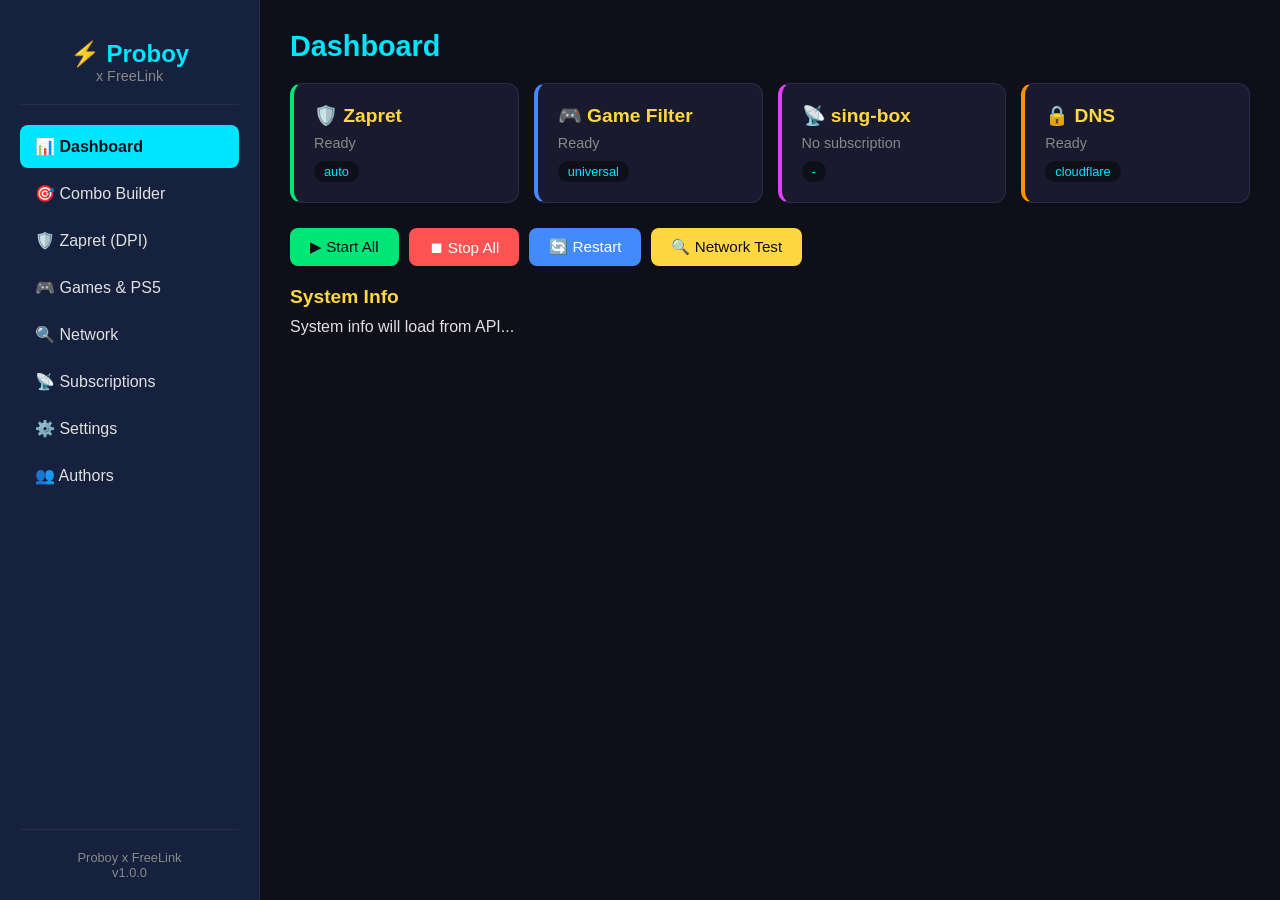
==== web/index.html @ 8e5113b3 "feat: initial Proboy structure — install.sh, zapret strategies, game filter, PS5, web panel, nftable" ====
<!DOCTYPE html>
<html lang="ru">
<head>
    <meta charset="UTF-8">
    <meta name="viewport" content="width=device-width, initial-scale=1.0">
    <title>Proboy x FreeLink — Internet Freedom for People</title>
    <link rel="stylesheet" href="css/proboy.css">
</head>
<body>
    <!-- Sidebar -->
    <nav class="sidebar">
        <div class="sidebar-brand">
            <h1>⚡ Proboy</h1>
            <p>x FreeLink</p>
        </div>
        <ul class="nav-links">
            <li><a href="#" class="active" data-page="dashboard">📊 Dashboard</a></li>
            <li><a href="#" data-page="combo">🎯 Combo Builder</a></li>
            <li><a href="#" data-page="zapret">🛡️ Zapret (DPI)</a></li>
            <li><a href="#" data-page="games">🎮 Games & PS5</a></li>
            <li><a href="#" data-page="network">🔍 Network</a></li>
            <li><a href="#" data-page="subscriptions">📡 Subscriptions</a></li>
            <li><a href="#" data-page="settings">⚙️ Settings</a></li>
            <li><a href="#" data-page="authors">👥 Authors</a></li>
        </ul>
        <div class="sidebar-footer">
            <p>Proboy x FreeLink</p>
            <p>v1.0.0</p>
        </div>
    </nav>

    <!-- Main content -->
    <main class="content">
        <!-- Dashboard -->
        <section id="dashboard" class="page active">
            <h2>Dashboard</h2>
            <div class="status-grid">
                <div class="status-card green">
                    <h3>🛡️ Zapret</h3>
                    <p id="zapret-status">Checking...</p>
                    <span class="badge" id="zapret-strategy">auto</span>
                </div>
                <div class="status-card blue">
                    <h3>🎮 Game Filter</h3>
                    <p id="gamefilter-status">Checking...</p>
                    <span class="badge" id="gamefilter-mode">universal</span>
                </div>
                <div class="status-card purple">
                    <h3>📡 sing-box</h3>
                    <p id="singbox-status">Checking...</p>
                    <span class="badge" id="singbox-protocol">-</span>
                </div>
                <div class="status-card orange">
                    <h3>🔒 DNS</h3>
                    <p id="dns-status">Checking...</p>
                    <span class="badge" id="dns-provider">cloudflare</span>
                </div>
            </div>

            <div class="controls">
                <button class="btn btn-green" onclick="proboyAction('start')">▶ Start All</button>
                <button class="btn btn-red" onclick="proboyAction('stop')">⏹ Stop All</button>
                <button class="btn btn-blue" onclick="proboyAction('restart')">🔄 Restart</button>
                <button class="btn btn-yellow" onclick="networkAnalysis()">🔍 Network Test</button>
            </div>

            <div class="info-panel">
                <h3>System Info</h3>
                <div id="system-info">Loading...</div>
            </div>
        </section>

        <!-- Combo Builder -->
        <section id="combo" class="page">
            <h2>🎯 Combo Builder — Собери свой Proboy</h2>
            <p>Выбери что тебе нужно, система настроит всё автоматически:</p>
            <div class="combo-grid" id="combo-grid"></div>
            <div class="controls">
                <button class="btn btn-green" onclick="applyCombo()">⚡ Применить Комбо</button>
                <button class="btn btn-blue" onclick="savePreset()">💾 Сохранить пресет</button>
            </div>
        </section>

        <!-- Zapret -->
        <section id="zapret" class="page">
            <h2>🛡️ Zapret — DPI Bypass</h2>
            <div class="settings-panel">
                <h3>Strategy</h3>
                <select id="zapret-strategy-select">
                    <option value="auto">Auto (recommended)</option>
                    <option value="general">General</option>
                    <option value="fake-tls-auto">FAKE TLS AUTO</option>
                    <option value="discord">Discord</option>
                    <option value="youtube">YouTube</option>
                    <option value="telegram">Telegram</option>
                    <option value="gaming">Gaming</option>
                    <option value="fortnite">Fortnite</option>
                    <option value="cs2">CS2</option>
                    <option value="psn">PlayStation</option>
                    <option value="aggressive">Aggressive</option>
                </select>
                <button class="btn btn-blue" onclick="applyZapretStrategy()">Apply</button>
            </div>
            <div class="settings-panel">
                <h3>Domain List</h3>
                <textarea id="domains-list" rows="10" placeholder="youtube.com&#10;discord.com&#10;telegram.org"></textarea>
                <button class="btn btn-green" onclick="saveDomains()">💾 Save</button>
            </div>
        </section>

        <!-- Games & PS5 -->
        <section id="games" class="page">
            <h2>🎮 Games & PS5</h2>
            <div class="settings-panel">
                <h3>Game Filter</h3>
                <label><input type="checkbox" id="gamefilter-toggle" checked> Enable Game Filter</label>
                <p>Automatically detects and routes game traffic through zapret.</p>
            </div>
            <div class="settings-panel">
                <h3>PS5 Console</h3>
                <label><input type="checkbox" id="ps5-toggle"> Enable PS5 Support</label>
                <p>Auto-detect PS5 by MAC address, configure NAT Type 2, route PSN traffic.</p>
                <input type="text" id="ps5-mac" placeholder="AC:DE:48:XX:XX:XX" />
                <button class="btn btn-blue" onclick="detectPS5()">🔍 Detect PS5</button>
            </div>
            <div class="settings-panel">
                <h3>Supported Games</h3>
                <div class="game-list">
                    <div class="game-item">🎮 Steam (CS2, Dota2, TF2)</div>
                    <div class="game-item">🎯 Epic Games (Fortnite)</div>
                    <div class="game-item">⚔️ Riot (Valorant, LoL)</div>
                    <div class="game-item">🌍 Blizzard (Overwatch, WoW)</div>
                    <div class="game-item">🏆 EA (FIFA, Apex, Battlefield)</div>
                    <div class="game-item">🎯 Ubisoft (R6, For Honor)</div>
                    <div class="game-item">🎮 PS5 (all PSN games)</div>
                    <div class="game-item">🟢 Xbox (all Xbox Live games)</div>
                    <div class="game-item">🔴 Nintendo (Switch Online)</div>
                </div>
            </div>
        </section>

        <!-- Network -->
        <section id="network" class="page">
            <h2>🔍 Network Analyzer</h2>
            <div class="controls">
                <button class="btn btn-green" onclick="networkAnalysis()">🔍 Start Full Analysis</button>
            </div>
            <div id="network-results" class="settings-panel">
                <p>Click "Start Full Analysis" to detect DPI type, blocked ports, and auto-configure.</p>
            </div>
        </section>

        <!-- Subscriptions -->
        <section id="subscriptions" class="page">
            <h2>📡 Subscriptions</h2>
            <div class="settings-panel">
                <h3>Add Subscription</h3>
                <select id="sub-type">
                    <option value="freelink">FreeLink Native</option>
                    <option value="clash">Clash</option>
                    <option value="v2ray">v2rayN</option>
                    <option value="singbox">Sing-box</option>
                    <option value="wireguard">WireGuard</option>
                </select>
                <input type="url" id="sub-url" placeholder="https://example.com/subscribe..." />
                <button class="btn btn-green" onclick="addSubscription()">📥 Import</button>
            </div>
            <div class="settings-panel">
                <h3>Active Subscriptions</h3>
                <div id="subscriptions-list">No subscriptions configured.</div>
            </div>
        </section>

        <!-- Settings -->
        <section id="settings" class="page">
            <h2>⚙️ Settings</h2>
            <div class="settings-panel">
                <h3>System</h3>
                <div id="system-details"></div>
            </div>
            <div class="controls">
                <button class="btn btn-yellow" onclick="proboyAction('restart')">🔄 Restart Proboy</button>
            </div>
        </section>

        <!-- Authors -->
        <section id="authors" class="page">
            <h2>👥 Authors & Credits</h2>
            <div class="authors-panel">
                <h3>Project Authors</h3>
                <table class="authors-table">
                    <tr>
                        <td><strong>R3G1ST</strong></td>
                        <td>FreeLink + Proboy (author)</td>
                        <td><a href="https://github.com/R3G1ST" target="_blank">github.com/R3G1ST</a></td>
                    </tr>
                </table>

                <h3>Core Dependencies</h3>
                <table class="authors-table">
                    <tr><td><strong>bol-van</strong></td><td><a href="https://github.com/bol-van/zapret" target="_blank">zapret</a></td><td>15.6k ⭐</td><td>DPI bypass engine</td></tr>
                    <tr><td><strong>Flowseal</strong></td><td><a href="https://github.com/Flowseal/zapret-discord-youtube" target="_blank">zapret-discord-youtube</a></td><td>30.4k ⭐</td><td>Tested DPI strategies</td></tr>
                    <tr><td><strong>apernet</strong></td><td><a href="https://github.com/apernet/hysteria" target="_blank">Hysteria 2</a></td><td>22k ⭐</td><td>QUIC proxy protocol</td></tr>
                    <tr><td><strong>SagerNet</strong></td><td><a href="https://github.com/SagerNet/sing-box" target="_blank">sing-box</a></td><td>16k ⭐</td><td>Universal proxy platform</td></tr>
                    <tr><td><strong>itdoginfo</strong></td><td><a href="https://github.com/itdoginfo/podkop" target="_blank">podkop</a></td><td>2k ⭐</td><td>Architecture inspiration</td></tr>
                    <tr><td><strong>OpenWrt</strong></td><td><a href="https://github.com/openwrt/openwrt" target="_blank">OpenWrt</a></td><td>-</td><td>Router OS</td></tr>
                </table>

                <h3>Strategy Authors</h3>
                <table class="authors-table">
                    <tr><td><strong>bol-van</strong></td><td>Original zapret strategies</td></tr>
                    <tr><td><strong>Flowseal</strong></td><td>Community-tested strategies</td></tr>
                    <tr><td><strong>Proboy community</strong></td><td>Gaming strategies</td></tr>
                </table>

                <h3>Acknowledgments</h3>
                <ul>
                    <li><strong>bol-van</strong> — for creating zapret</li>
                    <li><strong>Flowseal</strong> — for testing strategies against Russian DPI</li>
                    <li><strong>itdoginfo</strong> — for podkop (architecture inspiration)</li>
                    <li><strong>apernet</strong> — for Hysteria2</li>
                    <li><strong>SagerNet</strong> — for sing-box</li>
                    <li><strong>OpenWrt community</strong> — for the router OS</li>
                    <li><strong>All contributors</strong> — who test and improve</li>
                </ul>

                <p><strong>License:</strong> MIT</p>
                <p><a href="https://github.com/R3G1ST/Proboy" target="_blank">github.com/R3G1ST/Proboy</a> | <a href="https://github.com/R3G1ST/FreeLink" target="_blank">github.com/R3G1ST/FreeLink</a></p>
            </div>
        </section>
    </main>

    <script src="js/app.js"></script>
</body>
</html>
---- web/css/proboy.css ----
/* ═══════════════════════════════════════════════════════
   Proboy x FreeLink — Web Panel Styles
   ═══════════════════════════════════════════════════════ */

:root {
    --bg-dark: #0f0f1a;
    --bg-card: #1a1a2e;
    --bg-sidebar: #16213e;
    --text: #e0e0e0;
    --text-muted: #888;
    --green: #00e676;
    --blue: #448aff;
    --red: #ff5252;
    --yellow: #ffd740;
    --purple: #e040fb;
    --orange: #ff9100;
    --cyan: #00e5ff;
    --border: #2a2a4a;
}

* { margin: 0; padding: 0; box-sizing: border-box; }

body {
    font-family: 'Segoe UI', -apple-system, BlinkMacSystemFont, sans-serif;
    background: var(--bg-dark);
    color: var(--text);
    display: flex;
    min-height: 100vh;
}

/* Sidebar */
.sidebar {
    width: 260px;
    background: var(--bg-sidebar);
    padding: 20px;
    display: flex;
    flex-direction: column;
    border-right: 1px solid var(--border);
    position: fixed;
    height: 100vh;
    overflow-y: auto;
}

.sidebar-brand {
    text-align: center;
    padding: 20px 0;
    border-bottom: 1px solid var(--border);
    margin-bottom: 20px;
}

.sidebar-brand h1 {
    font-size: 1.5em;
    color: var(--cyan);
}

.sidebar-brand p {
    color: var(--text-muted);
    font-size: 0.9em;
}

.nav-links {
    list-style: none;
    flex: 1;
}

.nav-links li a {
    display: block;
    padding: 12px 15px;
    color: var(--text);
    text-decoration: none;
    border-radius: 8px;
    margin-bottom: 4px;
    transition: all 0.2s;
}

.nav-links li a:hover {
    background: var(--bg-card);
}

.nav-links li a.active {
    background: var(--cyan);
    color: var(--bg-dark);
    font-weight: bold;
}

.sidebar-footer {
    text-align: center;
    padding-top: 20px;
    border-top: 1px solid var(--border);
    color: var(--text-muted);
    font-size: 0.8em;
}

/* Content */
.content {
    flex: 1;
    margin-left: 260px;
    padding: 30px;
    max-width: 1200px;
}

.page { display: none; }
.page.active { display: block; }

h2 {
    font-size: 1.8em;
    margin-bottom: 20px;
    color: var(--cyan);
}

h3 {
    font-size: 1.2em;
    margin-bottom: 10px;
    color: var(--yellow);
}

/* Status Grid */
.status-grid {
    display: grid;
    grid-template-columns: repeat(auto-fit, minmax(220px, 1fr));
    gap: 15px;
    margin-bottom: 25px;
}

.status-card {
    background: var(--bg-card);
    border-radius: 12px;
    padding: 20px;
    border: 1px solid var(--border);
    transition: transform 0.2s;
}

.status-card:hover { transform: translateY(-2px); }

.status-card h3 { margin-bottom: 8px; }

.status-card p {
    font-size: 0.9em;
    color: var(--text-muted);
    margin-bottom: 10px;
}

.status-card.green { border-left: 4px solid var(--green); }
.status-card.blue { border-left: 4px solid var(--blue); }
.status-card.purple { border-left: 4px solid var(--purple); }
.status-card.orange { border-left: 4px solid var(--orange); }

.badge {
    display: inline-block;
    padding: 3px 10px;
    border-radius: 12px;
    font-size: 0.8em;
    background: var(--bg-dark);
    color: var(--cyan);
}

/* Controls */
.controls {
    display: flex;
    gap: 10px;
    margin-bottom: 20px;
    flex-wrap: wrap;
}

.btn {
    padding: 10px 20px;
    border: none;
    border-radius: 8px;
    font-size: 0.95em;
    cursor: pointer;
    transition: all 0.2s;
    font-weight: 500;
}

.btn:hover { opacity: 0.85; transform: translateY(-1px); }
.btn-green { background: var(--green); color: var(--bg-dark); }
.btn-red { background: var(--red); color: white; }
.btn-blue { background: var(--blue); color: white; }
.btn-yellow { background: var(--yellow); color: var(--bg-dark); }

/* Settings Panel */
.settings-panel {
    background: var(--bg-card);
    border-radius: 12px;
    padding: 20px;
    margin-bottom: 20px;
    border: 1px solid var(--border);
}

.settings-panel label {
    display: block;
    margin: 10px 0;
    cursor: pointer;
}

.settings-panel select,
.settings-panel input[type="text"],
.settings-panel input[type="url"],
.settings-panel textarea {
    width: 100%;
    padding: 10px;
    margin: 8px 0;
    background: var(--bg-dark);
    border: 1px solid var(--border);
    border-radius: 6px;
    color: var(--text);
    font-size: 0.95em;
}

.settings-panel textarea {
    resize: vertical;
    font-family: monospace;
}

/* Combo Grid */
.combo-grid {
    display: grid;
    grid-template-columns: repeat(auto-fit, minmax(250px, 1fr));
    gap: 15px;
    margin-bottom: 20px;
}

.combo-card {
    background: var(--bg-card);
    border: 2px solid var(--border);
    border-radius: 12px;
    padding: 20px;
    cursor: pointer;
    transition: all 0.2s;
}

.combo-card:hover { border-color: var(--cyan); }
.combo-card.selected { border-color: var(--green); background: rgba(0, 230, 118, 0.1); }

.combo-card h3 { font-size: 1.1em; margin-bottom: 5px; }
.combo-card p { color: var(--text-muted); font-size: 0.9em; }

/* Game List */
.game-list {
    display: grid;
    grid-template-columns: repeat(auto-fit, minmax(200px, 1fr));
    gap: 8px;
}

.game-item {
    padding: 8px 12px;
    background: var(--bg-dark);
    border-radius: 6px;
    font-size: 0.9em;
}

/* Authors Table */
.authors-table {
    width: 100%;
    border-collapse: collapse;
    margin: 10px 0;
}

.authors-table td {
    padding: 10px;
    border-bottom: 1px solid var(--border);
}

.authors-table a {
    color: var(--cyan);
    text-decoration: none;
}

.authors-table a:hover { text-decoration: underline; }

/* Responsive */
@media (max-width: 768px) {
    .sidebar {
        width: 60px;
        padding: 10px;
    }
    .sidebar-brand h1 { font-size: 1em; }
    .sidebar-brand p { display: none; }
    .nav-links li a { padding: 12px 8px; font-size: 1.2em; }
    .sidebar-footer { display: none; }
    .content { margin-left: 60px; padding: 15px; }
    .status-grid { grid-template-columns: 1fr 1fr; }
}
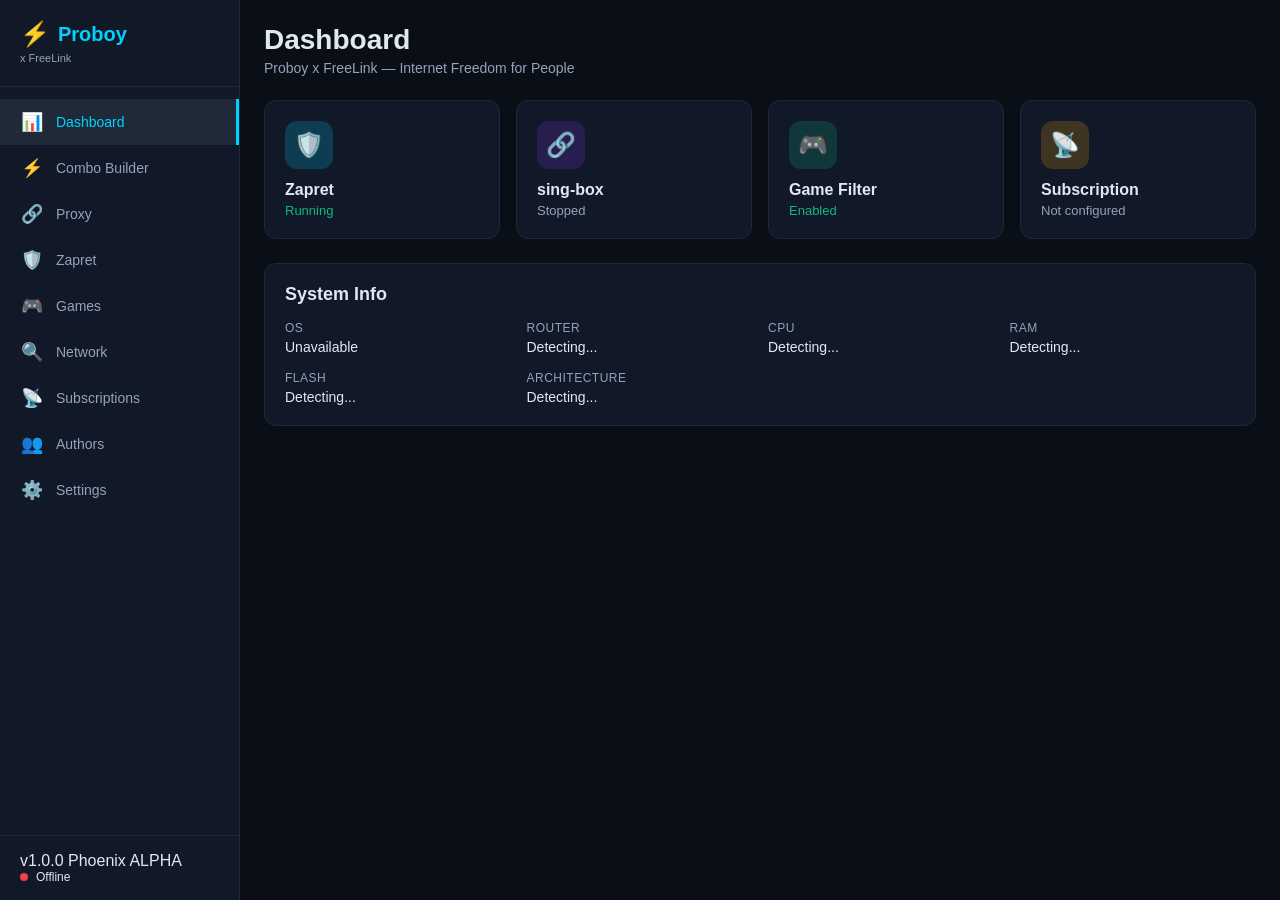
==== commit 7d0615e1: "feat: v1.0.0 Phoenix ALPHA — improved install, uninstall, progress bar, version display - Added unin" ====
--- a/web/index.html
+++ b/web/index.html
@@ -3,233 +3,160 @@
 <head>
     <meta charset="UTF-8">
     <meta name="viewport" content="width=device-width, initial-scale=1.0">
-    <title>Proboy x FreeLink — Internet Freedom for People</title>
+    <title>Proboy v1.0.0 Phoenix (ALPHA)</title>
     <link rel="stylesheet" href="css/proboy.css">
+    <link rel="icon" href="data:image/svg+xml,<svg xmlns='http://www.w3.org/2000/svg' viewBox='0 0 100 100'><text y='.9em' font-size='90'>🛡️</text></svg>">
 </head>
 <body>
-    <!-- Sidebar -->
-    <nav class="sidebar">
-        <div class="sidebar-brand">
-            <h1>⚡ Proboy</h1>
-            <p>x FreeLink</p>
-        </div>
-        <ul class="nav-links">
-            <li><a href="#" class="active" data-page="dashboard">📊 Dashboard</a></li>
-            <li><a href="#" data-page="combo">🎯 Combo Builder</a></li>
-            <li><a href="#" data-page="zapret">🛡️ Zapret (DPI)</a></li>
-            <li><a href="#" data-page="games">🎮 Games & PS5</a></li>
-            <li><a href="#" data-page="network">🔍 Network</a></li>
-            <li><a href="#" data-page="subscriptions">📡 Subscriptions</a></li>
-            <li><a href="#" data-page="settings">⚙️ Settings</a></li>
-            <li><a href="#" data-page="authors">👥 Authors</a></li>
-        </ul>
-        <div class="sidebar-footer">
-            <p>Proboy x FreeLink</p>
-            <p>v1.0.0</p>
-        </div>
-    </nav>
+    <div class="app">
+        <!-- Sidebar -->
+        <nav class="sidebar">
+            <div class="sidebar-header">
+                <div class="logo">
+                    <span class="logo-icon">⚡</span>
+                    <span class="logo-text">Proboy</span>
+                </div>
+                <span class="logo-sub">x FreeLink</span>
+            </div>
 
-    <!-- Main content -->
-    <main class="content">
-        <!-- Dashboard -->
-        <section id="dashboard" class="page active">
-            <h2>Dashboard</h2>
-            <div class="status-grid">
-                <div class="status-card green">
-                    <h3>🛡️ Zapret</h3>
-                    <p id="zapret-status">Checking...</p>
-                    <span class="badge" id="zapret-strategy">auto</span>
+            <ul class="nav-menu">
+                <li class="nav-item active" data-page="dashboard">
+                    <span class="nav-icon">📊</span>
+                    <span class="nav-label">Dashboard</span>
+                </li>
+                <li class="nav-item" data-page="combo">
+                    <span class="nav-icon">⚡</span>
+                    <span class="nav-label">Combo Builder</span>
+                </li>
+                <li class="nav-item" data-page="proxy">
+                    <span class="nav-icon">🔗</span>
+                    <span class="nav-label">Proxy</span>
+                </li>
+                <li class="nav-item" data-page="zapret">
+                    <span class="nav-icon">🛡️</span>
+                    <span class="nav-label">Zapret</span>
+                </li>
+                <li class="nav-item" data-page="games">
+                    <span class="nav-icon">🎮</span>
+                    <span class="nav-label">Games</span>
+                </li>
+                <li class="nav-item" data-page="network">
+                    <span class="nav-icon">🔍</span>
+                    <span class="nav-label">Network</span>
+                </li>
+                <li class="nav-item" data-page="subscriptions">
+                    <span class="nav-icon">📡</span>
+                    <span class="nav-label">Subscriptions</span>
+                </li>
+                <li class="nav-item" data-page="authors">
+                    <span class="nav-icon">👥</span>
+                    <span class="nav-label">Authors</span>
+                </li>
+                <li class="nav-item" data-page="settings">
+                    <span class="nav-icon">⚙️</span>
+                    <span class="nav-label">Settings</span>
+                </li>
+            </ul>
+
+            <div class="sidebar-footer">
+                <div class="version-info">
+                    <span class="version-tag">v1.0.0 Phoenix</span>
+                    <span class="alpha-tag">ALPHA</span>
                 </div>
-                <div class="status-card blue">
-                    <h3>🎮 Game Filter</h3>
-                    <p id="gamefilter-status">Checking...</p>
-                    <span class="badge" id="gamefilter-mode">universal</span>
+                <div class="status-indicator">
+                    <span class="status-dot" id="statusDot"></span>
+                    <span class="status-text" id="statusText">Checking...</span>
                 </div>
-                <div class="status-card purple">
-                    <h3>📡 sing-box</h3>
-                    <p id="singbox-status">Checking...</p>
-                    <span class="badge" id="singbox-protocol">-</span>
+            </div>
+        </nav>
+
+        <!-- Main Content -->
+        <main class="main-content">
+            <div class="page" id="page-dashboard">
+                <div class="page-header">
+                    <h1>Dashboard</h1>
+                    <p>Proboy x FreeLink — Internet Freedom for People</p>
                 </div>
-                <div class="status-card orange">
-                    <h3>🔒 DNS</h3>
-                    <p id="dns-status">Checking...</p>
-                    <span class="badge" id="dns-provider">cloudflare</span>
+                <div class="cards-grid">
+                    <div class="card">
+                        <div class="card-icon" style="background: #00d2ff33;">🛡️</div>
+                        <div class="card-content">
+                            <h3>Zapret</h3>
+                            <p class="status status-ok" id="zapretStatus">Running</p>
+                        </div>
+                    </div>
+                    <div class="card">
+                        <div class="card-icon" style="background: #7c3aed33;">🔗</div>
+                        <div class="card-content">
+                            <h3>sing-box</h3>
+                            <p class="status" id="singboxStatus">Stopped</p>
+                        </div>
+                    </div>
+                    <div class="card">
+                        <div class="card-icon" style="background: #10b98133;">🎮</div>
+                        <div class="card-content">
+                            <h3>Game Filter</h3>
+                            <p class="status status-ok" id="gameStatus">Enabled</p>
+                        </div>
+                    </div>
+                    <div class="card">
+                        <div class="card-icon" style="background: #f59e0b33;">📡</div>
+                        <div class="card-content">
+                            <h3>Subscription</h3>
+                            <p class="status" id="subStatus">Not configured</p>
+                        </div>
+                    </div>
+                </div>
+
+                <div class="card mt-4">
+                    <div class="card-header">
+                        <h2>System Info</h2>
+                    </div>
+                    <div class="card-body" id="systemInfo">
+                        <div class="info-grid">
+                            <div class="info-item">
+                                <span class="info-label">OS</span>
+                                <span class="info-value" id="infoOS">Detecting...</span>
+                            </div>
+                            <div class="info-item">
+                                <span class="info-label">Router</span>
+                                <span class="info-value" id="infoRouter">Detecting...</span>
+                            </div>
+                            <div class="info-item">
+                                <span class="info-label">CPU</span>
+                                <span class="info-value" id="infoCPU">Detecting...</span>
+                            </div>
+                            <div class="info-item">
+                                <span class="info-label">RAM</span>
+                                <span class="info-value" id="infoRAM">Detecting...</span>
+                            </div>
+                            <div class="info-item">
+                                <span class="info-label">Flash</span>
+                                <span class="info-value" id="infoFlash">Detecting...</span>
+                            </div>
+                            <div class="info-item">
+                                <span class="info-label">Architecture</span>
+                                <span class="info-value" id="infoArch">Detecting...</span>
+                            </div>
+                        </div>
+                    </div>
                 </div>
             </div>
 
-            <div class="controls">
-                <button class="btn btn-green" onclick="proboyAction('start')">▶ Start All</button>
-                <button class="btn btn-red" onclick="proboyAction('stop')">⏹ Stop All</button>
-                <button class="btn btn-blue" onclick="proboyAction('restart')">🔄 Restart</button>
-                <button class="btn btn-yellow" onclick="networkAnalysis()">🔍 Network Test</button>
-            </div>
-
-            <div class="info-panel">
-                <h3>System Info</h3>
-                <div id="system-info">Loading...</div>
-            </div>
-        </section>
-
-        <!-- Combo Builder -->
-        <section id="combo" class="page">
-            <h2>🎯 Combo Builder — Собери свой Proboy</h2>
-            <p>Выбери что тебе нужно, система настроит всё автоматически:</p>
-            <div class="combo-grid" id="combo-grid"></div>
-            <div class="controls">
-                <button class="btn btn-green" onclick="applyCombo()">⚡ Применить Комбо</button>
-                <button class="btn btn-blue" onclick="savePreset()">💾 Сохранить пресет</button>
-            </div>
-        </section>
-
-        <!-- Zapret -->
-        <section id="zapret" class="page">
-            <h2>🛡️ Zapret — DPI Bypass</h2>
-            <div class="settings-panel">
-                <h3>Strategy</h3>
-                <select id="zapret-strategy-select">
-                    <option value="auto">Auto (recommended)</option>
-                    <option value="general">General</option>
-                    <option value="fake-tls-auto">FAKE TLS AUTO</option>
-                    <option value="discord">Discord</option>
-                    <option value="youtube">YouTube</option>
-                    <option value="telegram">Telegram</option>
-                    <option value="gaming">Gaming</option>
-                    <option value="fortnite">Fortnite</option>
-                    <option value="cs2">CS2</option>
-                    <option value="psn">PlayStation</option>
-                    <option value="aggressive">Aggressive</option>
-                </select>
-                <button class="btn btn-blue" onclick="applyZapretStrategy()">Apply</button>
-            </div>
-            <div class="settings-panel">
-                <h3>Domain List</h3>
-                <textarea id="domains-list" rows="10" placeholder="youtube.com&#10;discord.com&#10;telegram.org"></textarea>
-                <button class="btn btn-green" onclick="saveDomains()">💾 Save</button>
-            </div>
-        </section>
-
-        <!-- Games & PS5 -->
-        <section id="games" class="page">
-            <h2>🎮 Games & PS5</h2>
-            <div class="settings-panel">
-                <h3>Game Filter</h3>
-                <label><input type="checkbox" id="gamefilter-toggle" checked> Enable Game Filter</label>
-                <p>Automatically detects and routes game traffic through zapret.</p>
-            </div>
-            <div class="settings-panel">
-                <h3>PS5 Console</h3>
-                <label><input type="checkbox" id="ps5-toggle"> Enable PS5 Support</label>
-                <p>Auto-detect PS5 by MAC address, configure NAT Type 2, route PSN traffic.</p>
-                <input type="text" id="ps5-mac" placeholder="AC:DE:48:XX:XX:XX" />
-                <button class="btn btn-blue" onclick="detectPS5()">🔍 Detect PS5</button>
-            </div>
-            <div class="settings-panel">
-                <h3>Supported Games</h3>
-                <div class="game-list">
-                    <div class="game-item">🎮 Steam (CS2, Dota2, TF2)</div>
-                    <div class="game-item">🎯 Epic Games (Fortnite)</div>
-                    <div class="game-item">⚔️ Riot (Valorant, LoL)</div>
-                    <div class="game-item">🌍 Blizzard (Overwatch, WoW)</div>
-                    <div class="game-item">🏆 EA (FIFA, Apex, Battlefield)</div>
-                    <div class="game-item">🎯 Ubisoft (R6, For Honor)</div>
-                    <div class="game-item">🎮 PS5 (all PSN games)</div>
-                    <div class="game-item">🟢 Xbox (all Xbox Live games)</div>
-                    <div class="game-item">🔴 Nintendo (Switch Online)</div>
-                </div>
-            </div>
-        </section>
-
-        <!-- Network -->
-        <section id="network" class="page">
-            <h2>🔍 Network Analyzer</h2>
-            <div class="controls">
-                <button class="btn btn-green" onclick="networkAnalysis()">🔍 Start Full Analysis</button>
-            </div>
-            <div id="network-results" class="settings-panel">
-                <p>Click "Start Full Analysis" to detect DPI type, blocked ports, and auto-configure.</p>
-            </div>
-        </section>
-
-        <!-- Subscriptions -->
-        <section id="subscriptions" class="page">
-            <h2>📡 Subscriptions</h2>
-            <div class="settings-panel">
-                <h3>Add Subscription</h3>
-                <select id="sub-type">
-                    <option value="freelink">FreeLink Native</option>
-                    <option value="clash">Clash</option>
-                    <option value="v2ray">v2rayN</option>
-                    <option value="singbox">Sing-box</option>
-                    <option value="wireguard">WireGuard</option>
-                </select>
-                <input type="url" id="sub-url" placeholder="https://example.com/subscribe..." />
-                <button class="btn btn-green" onclick="addSubscription()">📥 Import</button>
-            </div>
-            <div class="settings-panel">
-                <h3>Active Subscriptions</h3>
-                <div id="subscriptions-list">No subscriptions configured.</div>
-            </div>
-        </section>
-
-        <!-- Settings -->
-        <section id="settings" class="page">
-            <h2>⚙️ Settings</h2>
-            <div class="settings-panel">
-                <h3>System</h3>
-                <div id="system-details"></div>
-            </div>
-            <div class="controls">
-                <button class="btn btn-yellow" onclick="proboyAction('restart')">🔄 Restart Proboy</button>
-            </div>
-        </section>
-
-        <!-- Authors -->
-        <section id="authors" class="page">
-            <h2>👥 Authors & Credits</h2>
-            <div class="authors-panel">
-                <h3>Project Authors</h3>
-                <table class="authors-table">
-                    <tr>
-                        <td><strong>R3G1ST</strong></td>
-                        <td>FreeLink + Proboy (author)</td>
-                        <td><a href="https://github.com/R3G1ST" target="_blank">github.com/R3G1ST</a></td>
-                    </tr>
-                </table>
-
-                <h3>Core Dependencies</h3>
-                <table class="authors-table">
-                    <tr><td><strong>bol-van</strong></td><td><a href="https://github.com/bol-van/zapret" target="_blank">zapret</a></td><td>15.6k ⭐</td><td>DPI bypass engine</td></tr>
-                    <tr><td><strong>Flowseal</strong></td><td><a href="https://github.com/Flowseal/zapret-discord-youtube" target="_blank">zapret-discord-youtube</a></td><td>30.4k ⭐</td><td>Tested DPI strategies</td></tr>
-                    <tr><td><strong>apernet</strong></td><td><a href="https://github.com/apernet/hysteria" target="_blank">Hysteria 2</a></td><td>22k ⭐</td><td>QUIC proxy protocol</td></tr>
-                    <tr><td><strong>SagerNet</strong></td><td><a href="https://github.com/SagerNet/sing-box" target="_blank">sing-box</a></td><td>16k ⭐</td><td>Universal proxy platform</td></tr>
-                    <tr><td><strong>itdoginfo</strong></td><td><a href="https://github.com/itdoginfo/podkop" target="_blank">podkop</a></td><td>2k ⭐</td><td>Architecture inspiration</td></tr>
-                    <tr><td><strong>OpenWrt</strong></td><td><a href="https://github.com/openwrt/openwrt" target="_blank">OpenWrt</a></td><td>-</td><td>Router OS</td></tr>
-                </table>
-
-                <h3>Strategy Authors</h3>
-                <table class="authors-table">
-                    <tr><td><strong>bol-van</strong></td><td>Original zapret strategies</td></tr>
-                    <tr><td><strong>Flowseal</strong></td><td>Community-tested strategies</td></tr>
-                    <tr><td><strong>Proboy community</strong></td><td>Gaming strategies</td></tr>
-                </table>
-
-                <h3>Acknowledgments</h3>
-                <ul>
-                    <li><strong>bol-van</strong> — for creating zapret</li>
-                    <li><strong>Flowseal</strong> — for testing strategies against Russian DPI</li>
-                    <li><strong>itdoginfo</strong> — for podkop (architecture inspiration)</li>
-                    <li><strong>apernet</strong> — for Hysteria2</li>
-                    <li><strong>SagerNet</strong> — for sing-box</li>
-                    <li><strong>OpenWrt community</strong> — for the router OS</li>
-                    <li><strong>All contributors</strong> — who test and improve</li>
-                </ul>
-
-                <p><strong>License:</strong> MIT</p>
-                <p><a href="https://github.com/R3G1ST/Proboy" target="_blank">github.com/R3G1ST/Proboy</a> | <a href="https://github.com/R3G1ST/FreeLink" target="_blank">github.com/R3G1ST/FreeLink</a></p>
-            </div>
-        </section>
-    </main>
+            <!-- Pages loaded dynamically -->
+            <div class="page" id="page-combo" style="display:none;"></div>
+            <div class="page" id="page-proxy" style="display:none;"></div>
+            <div class="page" id="page-zapret" style="display:none;"></div>
+            <div class="page" id="page-games" style="display:none;"></div>
+            <div class="page" id="page-network" style="display:none;"></div>
+            <div class="page" id="page-subscriptions" style="display:none;"></div>
+            <div class="page" id="page-authors" style="display:none;"></div>
+            <div class="page" id="page-settings" style="display:none;"></div>
+        </main>
+    </div>
 
     <script src="js/app.js"></script>
+    <script src="js/api.js"></script>
+    <script src="js/i18n.js"></script>
 </body>
 </html>
--- a/web/css/proboy.css
+++ b/web/css/proboy.css
@@ -1,283 +1,376 @@
-/* ═══════════════════════════════════════════════════════
-   Proboy x FreeLink — Web Panel Styles
-   ═══════════════════════════════════════════════════════ */
+/* Proboy x FreeLink — Internet Freedom for People */
 
 :root {
-    --bg-dark: #0f0f1a;
-    --bg-card: #1a1a2e;
-    --bg-sidebar: #16213e;
-    --text: #e0e0e0;
-    --text-muted: #888;
-    --green: #00e676;
-    --blue: #448aff;
-    --red: #ff5252;
-    --yellow: #ffd740;
-    --purple: #e040fb;
-    --orange: #ff9100;
-    --cyan: #00e5ff;
-    --border: #2a2a4a;
+    --bg: #0a0e17;
+    --bg-card: #111827;
+    --bg-hover: #1f2937;
+    --border: #1e293b;
+    --text: #e2e8f0;
+    --text-dim: #94a3b8;
+    --accent: #00d2ff;
+    --accent2: #7c3aed;
+    --green: #10b981;
+    --red: #ef4444;
+    --yellow: #f59e0b;
+    --sidebar-w: 240px;
 }
 
 * { margin: 0; padding: 0; box-sizing: border-box; }
 
 body {
-    font-family: 'Segoe UI', -apple-system, BlinkMacSystemFont, sans-serif;
-    background: var(--bg-dark);
+    font-family: -apple-system, BlinkMacSystemFont, 'Segoe UI', Roboto, sans-serif;
+    background: var(--bg);
     color: var(--text);
+    min-height: 100vh;
+}
+
+.app {
     display: flex;
     min-height: 100vh;
 }
 
 /* Sidebar */
 .sidebar {
-    width: 260px;
-    background: var(--bg-sidebar);
-    padding: 20px;
+    width: var(--sidebar-w);
+    background: var(--bg-card);
+    border-right: 1px solid var(--border);
     display: flex;
     flex-direction: column;
-    border-right: 1px solid var(--border);
     position: fixed;
     height: 100vh;
-    overflow-y: auto;
-}
-
-.sidebar-brand {
+    z-index: 100;
+}
+
+.sidebar-header {
+    padding: 20px;
+    border-bottom: 1px solid var(--border);
+}
+
+.logo {
+    display: flex;
+    align-items: center;
+    gap: 8px;
+}
+
+.logo-icon {
+    font-size: 24px;
+}
+
+.logo-text {
+    font-size: 20px;
+    font-weight: 700;
+    color: var(--accent);
+}
+
+.logo-sub {
+    font-size: 11px;
+    color: var(--text-dim);
+    margin-top: 2px;
+}
+
+.nav-menu {
+    list-style: none;
+    padding: 12px 0;
+    flex: 1;
+}
+
+.nav-item {
+    display: flex;
+    align-items: center;
+    gap: 12px;
+    padding: 12px 20px;
+    cursor: pointer;
+    transition: all 0.2s;
+    color: var(--text-dim);
+    font-size: 14px;
+}
+
+.nav-item:hover {
+    background: var(--bg-hover);
+    color: var(--text);
+}
+
+.nav-item.active {
+    background: var(--bg-hover);
+    color: var(--accent);
+    border-right: 3px solid var(--accent);
+}
+
+.nav-icon {
+    font-size: 18px;
+    width: 24px;
     text-align: center;
-    padding: 20px 0;
-    border-bottom: 1px solid var(--border);
-    margin-bottom: 20px;
-}
-
-.sidebar-brand h1 {
-    font-size: 1.5em;
-    color: var(--cyan);
-}
-
-.sidebar-brand p {
-    color: var(--text-muted);
-    font-size: 0.9em;
-}
-
-.nav-links {
-    list-style: none;
+}
+
+.sidebar-footer {
+    padding: 16px 20px;
+    border-top: 1px solid var(--border);
+}
+
+.status-indicator {
+    display: flex;
+    align-items: center;
+    gap: 8px;
+    font-size: 12px;
+}
+
+.status-dot {
+    width: 8px;
+    height: 8px;
+    border-radius: 50%;
+    background: var(--yellow);
+    animation: pulse 2s infinite;
+}
+
+.status-dot.ok { background: var(--green); }
+.status-dot.error { background: var(--red); }
+
+@keyframes pulse {
+    0%, 100% { opacity: 1; }
+    50% { opacity: 0.5; }
+}
+
+/* Main Content */
+.main-content {
+    margin-left: var(--sidebar-w);
+    padding: 24px;
     flex: 1;
-}
-
-.nav-links li a {
-    display: block;
-    padding: 12px 15px;
-    color: var(--text);
-    text-decoration: none;
-    border-radius: 8px;
+    min-height: 100vh;
+}
+
+.page-header {
+    margin-bottom: 24px;
+}
+
+.page-header h1 {
+    font-size: 28px;
+    font-weight: 700;
     margin-bottom: 4px;
-    transition: all 0.2s;
-}
-
-.nav-links li a:hover {
+}
+
+.page-header p {
+    color: var(--text-dim);
+    font-size: 14px;
+}
+
+/* Cards */
+.cards-grid {
+    display: grid;
+    grid-template-columns: repeat(auto-fill, minmax(220px, 1fr));
+    gap: 16px;
+}
+
+.card {
     background: var(--bg-card);
-}
-
-.nav-links li a.active {
-    background: var(--cyan);
-    color: var(--bg-dark);
-    font-weight: bold;
-}
-
-.sidebar-footer {
-    text-align: center;
-    padding-top: 20px;
-    border-top: 1px solid var(--border);
-    color: var(--text-muted);
-    font-size: 0.8em;
-}
-
-/* Content */
-.content {
-    flex: 1;
-    margin-left: 260px;
-    padding: 30px;
-    max-width: 1200px;
-}
-
-.page { display: none; }
-.page.active { display: block; }
-
-h2 {
-    font-size: 1.8em;
-    margin-bottom: 20px;
-    color: var(--cyan);
-}
-
-h3 {
-    font-size: 1.2em;
-    margin-bottom: 10px;
-    color: var(--yellow);
-}
-
-/* Status Grid */
-.status-grid {
-    display: grid;
-    grid-template-columns: repeat(auto-fit, minmax(220px, 1fr));
-    gap: 15px;
-    margin-bottom: 25px;
-}
-
-.status-card {
-    background: var(--bg-card);
+    border: 1px solid var(--border);
     border-radius: 12px;
     padding: 20px;
-    border: 1px solid var(--border);
-    transition: transform 0.2s;
-}
-
-.status-card:hover { transform: translateY(-2px); }
-
-.status-card h3 { margin-bottom: 8px; }
-
-.status-card p {
-    font-size: 0.9em;
-    color: var(--text-muted);
-    margin-bottom: 10px;
-}
-
-.status-card.green { border-left: 4px solid var(--green); }
-.status-card.blue { border-left: 4px solid var(--blue); }
-.status-card.purple { border-left: 4px solid var(--purple); }
-.status-card.orange { border-left: 4px solid var(--orange); }
-
-.badge {
-    display: inline-block;
-    padding: 3px 10px;
+    transition: transform 0.2s, box-shadow 0.2s;
+}
+
+.card:hover {
+    transform: translateY(-2px);
+    box-shadow: 0 8px 24px rgba(0, 0, 0, 0.3);
+}
+
+.card-icon {
+    width: 48px;
+    height: 48px;
     border-radius: 12px;
-    font-size: 0.8em;
-    background: var(--bg-dark);
-    color: var(--cyan);
-}
-
-/* Controls */
-.controls {
-    display: flex;
-    gap: 10px;
-    margin-bottom: 20px;
-    flex-wrap: wrap;
-}
-
+    display: flex;
+    align-items: center;
+    justify-content: center;
+    font-size: 24px;
+    margin-bottom: 12px;
+}
+
+.card-content h3 {
+    font-size: 16px;
+    font-weight: 600;
+    margin-bottom: 4px;
+}
+
+.card-content p {
+    font-size: 13px;
+}
+
+.card-header {
+    margin-bottom: 16px;
+}
+
+.card-header h2 {
+    font-size: 18px;
+    font-weight: 600;
+}
+
+.card-body {
+    padding: 0;
+}
+
+/* Status */
+.status {
+    font-size: 13px;
+    color: var(--text-dim);
+}
+
+.status-ok { color: var(--green); }
+.status-error { color: var(--red); }
+.status-warn { color: var(--yellow); }
+
+/* Info Grid */
+.info-grid {
+    display: grid;
+    grid-template-columns: repeat(auto-fill, minmax(200px, 1fr));
+    gap: 16px;
+}
+
+.info-item {
+    display: flex;
+    flex-direction: column;
+    gap: 4px;
+}
+
+.info-label {
+    font-size: 12px;
+    color: var(--text-dim);
+    text-transform: uppercase;
+    letter-spacing: 0.5px;
+}
+
+.info-value {
+    font-size: 14px;
+    font-weight: 500;
+}
+
+/* Buttons */
 .btn {
+    display: inline-flex;
+    align-items: center;
+    gap: 8px;
     padding: 10px 20px;
     border: none;
     border-radius: 8px;
-    font-size: 0.95em;
+    font-size: 14px;
+    font-weight: 500;
     cursor: pointer;
     transition: all 0.2s;
-    font-weight: 500;
-}
-
-.btn:hover { opacity: 0.85; transform: translateY(-1px); }
-.btn-green { background: var(--green); color: var(--bg-dark); }
-.btn-red { background: var(--red); color: white; }
-.btn-blue { background: var(--blue); color: white; }
-.btn-yellow { background: var(--yellow); color: var(--bg-dark); }
-
-/* Settings Panel */
-.settings-panel {
-    background: var(--bg-card);
-    border-radius: 12px;
-    padding: 20px;
-    margin-bottom: 20px;
+}
+
+.btn-primary {
+    background: var(--accent);
+    color: #000;
+}
+
+.btn-primary:hover {
+    background: #00bce6;
+}
+
+.btn-secondary {
+    background: var(--bg-hover);
+    color: var(--text);
     border: 1px solid var(--border);
 }
 
-.settings-panel label {
+.btn-secondary:hover {
+    background: #2d3748;
+}
+
+.btn-danger {
+    background: var(--red);
+    color: white;
+}
+
+.btn-danger:hover {
+    background: #dc2626;
+}
+
+/* Forms */
+.form-group {
+    margin-bottom: 16px;
+}
+
+.form-group label {
     display: block;
-    margin: 10px 0;
-    cursor: pointer;
-}
-
-.settings-panel select,
-.settings-panel input[type="text"],
-.settings-panel input[type="url"],
-.settings-panel textarea {
+    font-size: 13px;
+    color: var(--text-dim);
+    margin-bottom: 6px;
+}
+
+.form-input {
     width: 100%;
-    padding: 10px;
-    margin: 8px 0;
-    background: var(--bg-dark);
+    padding: 10px 14px;
+    background: var(--bg);
     border: 1px solid var(--border);
-    border-radius: 6px;
+    border-radius: 8px;
     color: var(--text);
-    font-size: 0.95em;
-}
-
-.settings-panel textarea {
-    resize: vertical;
-    font-family: monospace;
-}
-
-/* Combo Grid */
-.combo-grid {
-    display: grid;
-    grid-template-columns: repeat(auto-fit, minmax(250px, 1fr));
-    gap: 15px;
-    margin-bottom: 20px;
-}
-
-.combo-card {
-    background: var(--bg-card);
-    border: 2px solid var(--border);
-    border-radius: 12px;
-    padding: 20px;
-    cursor: pointer;
-    transition: all 0.2s;
-}
-
-.combo-card:hover { border-color: var(--cyan); }
-.combo-card.selected { border-color: var(--green); background: rgba(0, 230, 118, 0.1); }
-
-.combo-card h3 { font-size: 1.1em; margin-bottom: 5px; }
-.combo-card p { color: var(--text-muted); font-size: 0.9em; }
-
-/* Game List */
-.game-list {
-    display: grid;
-    grid-template-columns: repeat(auto-fit, minmax(200px, 1fr));
-    gap: 8px;
-}
-
-.game-item {
-    padding: 8px 12px;
-    background: var(--bg-dark);
-    border-radius: 6px;
-    font-size: 0.9em;
-}
-
-/* Authors Table */
-.authors-table {
+    font-size: 14px;
+    transition: border-color 0.2s;
+}
+
+.form-input:focus {
+    outline: none;
+    border-color: var(--accent);
+}
+
+select.form-input {
+    appearance: none;
+    background-image: url("data:image/svg+xml,%3Csvg xmlns='http://www.w3.org/2000/svg' width='12' height='12' fill='%2394a3b8' viewBox='0 0 16 16'%3E%3Cpath d='M8 11L3 6h10z'/%3E%3C/svg%3E");
+    background-repeat: no-repeat;
+    background-position: right 12px center;
+    padding-right: 36px;
+}
+
+/* Tables */
+.table {
     width: 100%;
     border-collapse: collapse;
-    margin: 10px 0;
-}
-
-.authors-table td {
-    padding: 10px;
+}
+
+.table th,
+.table td {
+    padding: 12px 16px;
+    text-align: left;
     border-bottom: 1px solid var(--border);
 }
 
-.authors-table a {
-    color: var(--cyan);
-    text-decoration: none;
-}
-
-.authors-table a:hover { text-decoration: underline; }
-
-/* Responsive */
+.table th {
+    font-size: 12px;
+    color: var(--text-dim);
+    text-transform: uppercase;
+    letter-spacing: 0.5px;
+}
+
+.table tr:hover {
+    background: var(--bg-hover);
+}
+
+/* Utility */
+.mt-4 { margin-top: 24px; }
+.mb-4 { margin-bottom: 24px; }
+.flex { display: flex; }
+.flex-between { display: flex; justify-content: space-between; align-items: center; }
+.gap-2 { gap: 8px; }
+.gap-4 { gap: 16px; }
+
+/* Mobile */
 @media (max-width: 768px) {
     .sidebar {
         width: 60px;
-        padding: 10px;
-    }
-    .sidebar-brand h1 { font-size: 1em; }
-    .sidebar-brand p { display: none; }
-    .nav-links li a { padding: 12px 8px; font-size: 1.2em; }
-    .sidebar-footer { display: none; }
-    .content { margin-left: 60px; padding: 15px; }
-    .status-grid { grid-template-columns: 1fr 1fr; }
-}
+    }
+    .sidebar .nav-label,
+    .sidebar .logo-text,
+    .sidebar .logo-sub,
+    .sidebar .status-text {
+        display: none;
+    }
+    .main-content {
+        margin-left: 60px;
+        padding: 16px;
+    }
+    .cards-grid {
+        grid-template-columns: 1fr;
+    }
+    .info-grid {
+        grid-template-columns: 1fr;
+    }
+}
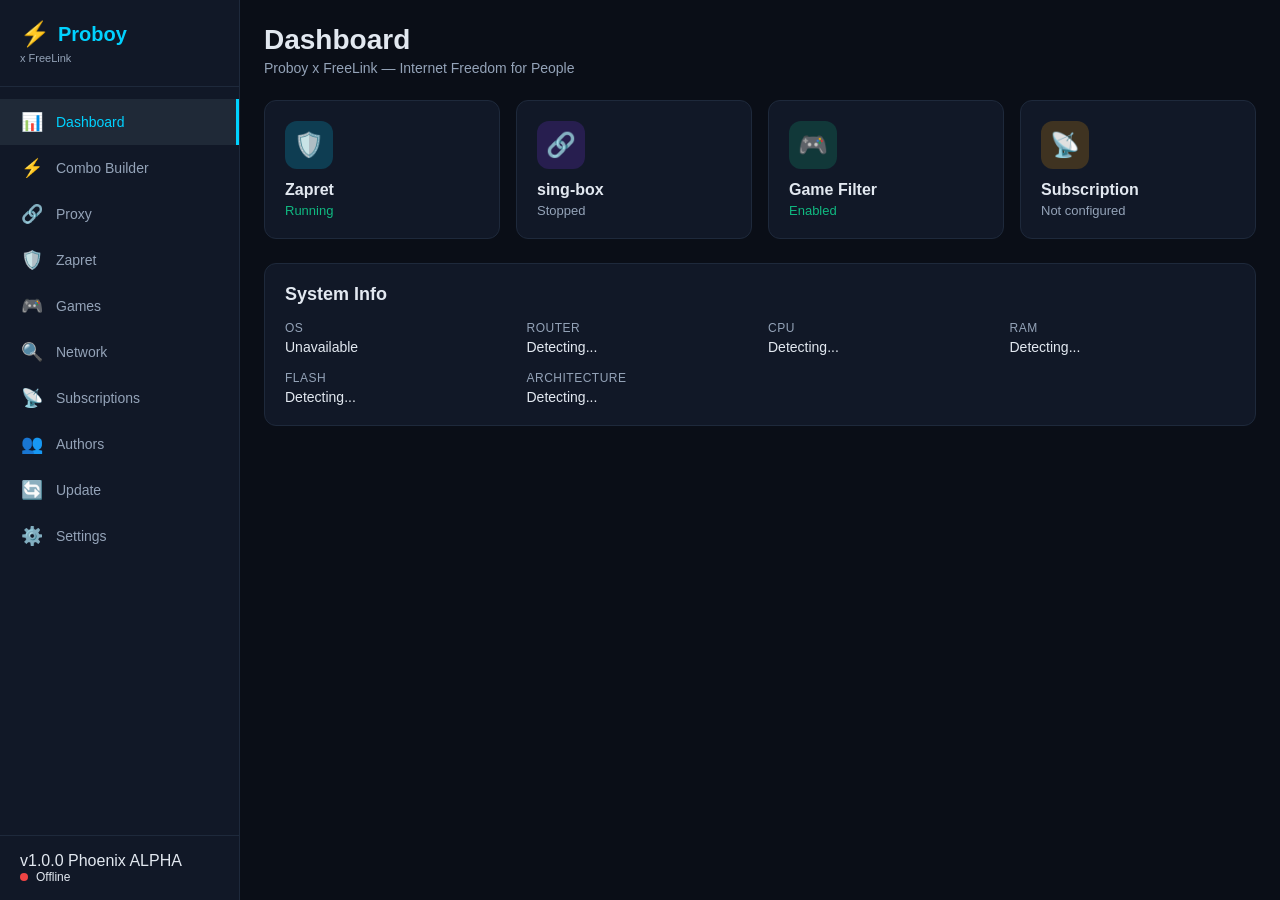
==== commit 96c638a1: "feat: add web server, update script, fix ERR_CONNECTION_REFUSED - Add busybox httpd web server (scri" ====
--- a/web/index.html
+++ b/web/index.html
@@ -51,6 +51,10 @@
                 <li class="nav-item" data-page="authors">
                     <span class="nav-icon">👥</span>
                     <span class="nav-label">Authors</span>
+                </li>
+                <li class="nav-item" data-page="update">
+                    <span class="nav-icon">🔄</span>
+                    <span class="nav-label">Update</span>
                 </li>
                 <li class="nav-item" data-page="settings">
                     <span class="nav-icon">⚙️</span>
@@ -151,6 +155,7 @@
             <div class="page" id="page-network" style="display:none;"></div>
             <div class="page" id="page-subscriptions" style="display:none;"></div>
             <div class="page" id="page-authors" style="display:none;"></div>
+            <div class="page" id="page-update" style="display:none;"></div>
             <div class="page" id="page-settings" style="display:none;"></div>
         </main>
     </div>
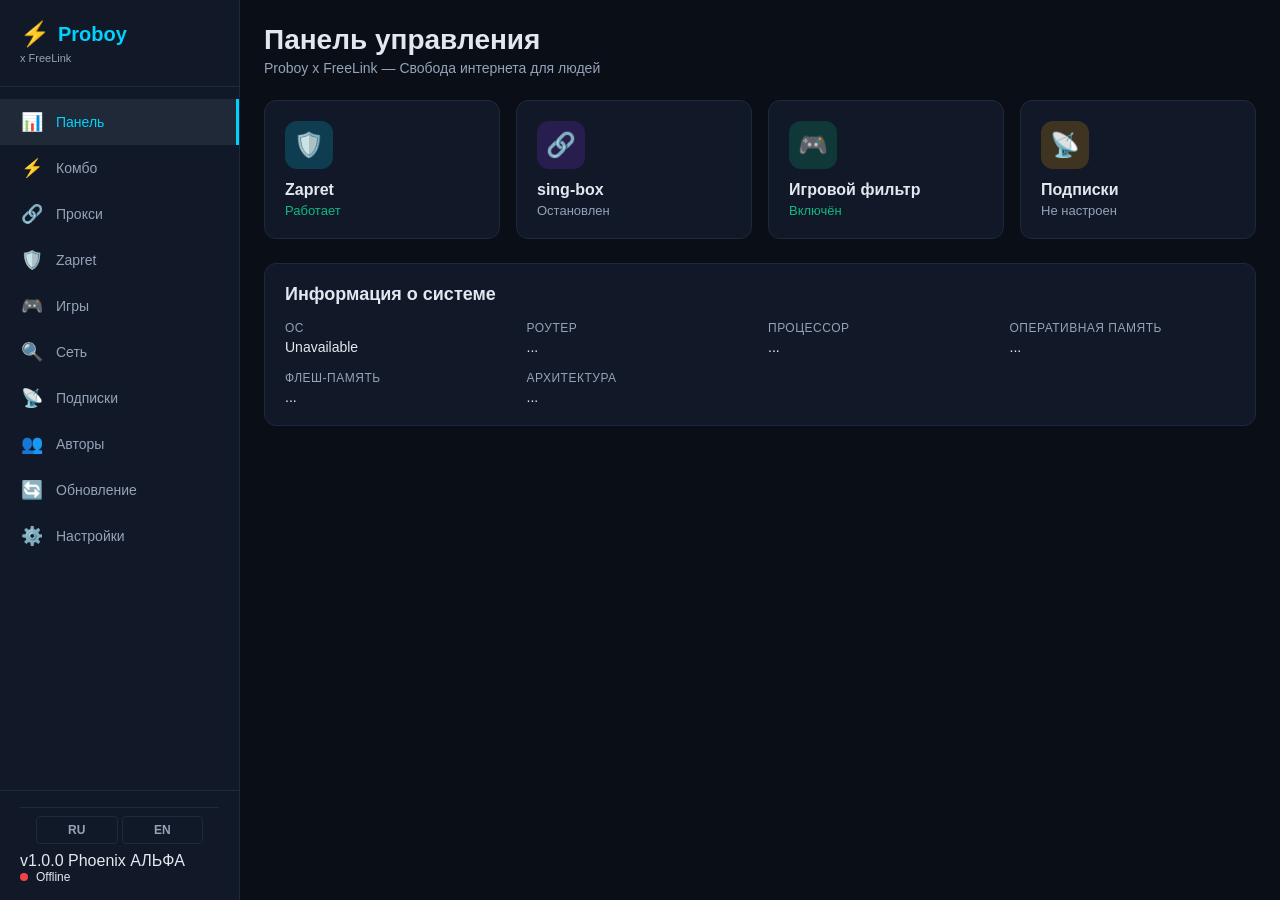
==== commit 7bb59c06: "feat: add Russian language support to web panel - Full Russian translations in i18n.js (100+ keys) -" ====
--- a/web/index.html
+++ b/web/index.html
@@ -22,54 +22,58 @@
             <ul class="nav-menu">
                 <li class="nav-item active" data-page="dashboard">
                     <span class="nav-icon">📊</span>
-                    <span class="nav-label">Dashboard</span>
+                    <span class="nav-label" data-i18n="dashboard">Панель</span>
                 </li>
                 <li class="nav-item" data-page="combo">
                     <span class="nav-icon">⚡</span>
-                    <span class="nav-label">Combo Builder</span>
+                    <span class="nav-label" data-i18n="combo">Комбо</span>
                 </li>
                 <li class="nav-item" data-page="proxy">
                     <span class="nav-icon">🔗</span>
-                    <span class="nav-label">Proxy</span>
+                    <span class="nav-label" data-i18n="proxy">Прокси</span>
                 </li>
                 <li class="nav-item" data-page="zapret">
                     <span class="nav-icon">🛡️</span>
-                    <span class="nav-label">Zapret</span>
+                    <span class="nav-label" data-i18n="zapret">Zapret</span>
                 </li>
                 <li class="nav-item" data-page="games">
                     <span class="nav-icon">🎮</span>
-                    <span class="nav-label">Games</span>
+                    <span class="nav-label" data-i18n="games">Игры</span>
                 </li>
                 <li class="nav-item" data-page="network">
                     <span class="nav-icon">🔍</span>
-                    <span class="nav-label">Network</span>
+                    <span class="nav-label" data-i18n="network">Сеть</span>
                 </li>
                 <li class="nav-item" data-page="subscriptions">
                     <span class="nav-icon">📡</span>
-                    <span class="nav-label">Subscriptions</span>
+                    <span class="nav-label" data-i18n="subscriptions">Подписки</span>
                 </li>
                 <li class="nav-item" data-page="authors">
                     <span class="nav-icon">👥</span>
-                    <span class="nav-label">Authors</span>
+                    <span class="nav-label" data-i18n="authors">Авторы</span>
                 </li>
                 <li class="nav-item" data-page="update">
                     <span class="nav-icon">🔄</span>
-                    <span class="nav-label">Update</span>
+                    <span class="nav-label" data-i18n="update">Обновление</span>
                 </li>
                 <li class="nav-item" data-page="settings">
                     <span class="nav-icon">⚙️</span>
-                    <span class="nav-label">Settings</span>
+                    <span class="nav-label" data-i18n="settings">Настройки</span>
                 </li>
             </ul>
 
             <div class="sidebar-footer">
+                <div class="lang-switcher">
+                    <button class="lang-btn" onclick="setLang('ru')" id="langRu">RU</button>
+                    <button class="lang-btn" onclick="setLang('en')" id="langEn">EN</button>
+                </div>
                 <div class="version-info">
                     <span class="version-tag">v1.0.0 Phoenix</span>
-                    <span class="alpha-tag">ALPHA</span>
+                    <span class="alpha-tag" data-i18n="alpha">АЛЬФА</span>
                 </div>
                 <div class="status-indicator">
                     <span class="status-dot" id="statusDot"></span>
-                    <span class="status-text" id="statusText">Checking...</span>
+                    <span class="status-text" id="statusText" data-i18n="checking">Проверка...</span>
                 </div>
             </div>
         </nav>
@@ -78,69 +82,69 @@
         <main class="main-content">
             <div class="page" id="page-dashboard">
                 <div class="page-header">
-                    <h1>Dashboard</h1>
-                    <p>Proboy x FreeLink — Internet Freedom for People</p>
+                    <h1 data-i18n="dashboard_title">Панель управления</h1>
+                    <p data-i18n="dashboard_desc">Proboy x FreeLink — Свобода интернета для людей</p>
                 </div>
                 <div class="cards-grid">
                     <div class="card">
                         <div class="card-icon" style="background: #00d2ff33;">🛡️</div>
                         <div class="card-content">
                             <h3>Zapret</h3>
-                            <p class="status status-ok" id="zapretStatus">Running</p>
+                            <p class="status status-ok" id="zapretStatus" data-i18n="running">Работает</p>
                         </div>
                     </div>
                     <div class="card">
                         <div class="card-icon" style="background: #7c3aed33;">🔗</div>
                         <div class="card-content">
                             <h3>sing-box</h3>
-                            <p class="status" id="singboxStatus">Stopped</p>
+                            <p class="status" id="singboxStatus" data-i18n="stopped">Остановлен</p>
                         </div>
                     </div>
                     <div class="card">
                         <div class="card-icon" style="background: #10b98133;">🎮</div>
                         <div class="card-content">
-                            <h3>Game Filter</h3>
-                            <p class="status status-ok" id="gameStatus">Enabled</p>
+                            <h3 data-i18n="games_title">Игровой фильтр</h3>
+                            <p class="status status-ok" id="gameStatus" data-i18n="enabled">Включён</p>
                         </div>
                     </div>
                     <div class="card">
                         <div class="card-icon" style="background: #f59e0b33;">📡</div>
                         <div class="card-content">
-                            <h3>Subscription</h3>
-                            <p class="status" id="subStatus">Not configured</p>
+                            <h3 data-i18n="subscriptions">Подписки</h3>
+                            <p class="status" id="subStatus" data-i18n="not_configured">Не настроен</p>
                         </div>
                     </div>
                 </div>
 
                 <div class="card mt-4">
                     <div class="card-header">
-                        <h2>System Info</h2>
+                        <h2 data-i18n="system_info">Информация о системе</h2>
                     </div>
                     <div class="card-body" id="systemInfo">
                         <div class="info-grid">
                             <div class="info-item">
-                                <span class="info-label">OS</span>
-                                <span class="info-value" id="infoOS">Detecting...</span>
+                                <span class="info-label" data-i18n="os">ОС</span>
+                                <span class="info-value" id="infoOS">...</span>
                             </div>
                             <div class="info-item">
-                                <span class="info-label">Router</span>
-                                <span class="info-value" id="infoRouter">Detecting...</span>
+                                <span class="info-label" data-i18n="router">Роутер</span>
+                                <span class="info-value" id="infoRouter">...</span>
                             </div>
                             <div class="info-item">
-                                <span class="info-label">CPU</span>
-                                <span class="info-value" id="infoCPU">Detecting...</span>
+                                <span class="info-label" data-i18n="cpu">Процессор</span>
+                                <span class="info-value" id="infoCPU">...</span>
                             </div>
                             <div class="info-item">
-                                <span class="info-label">RAM</span>
-                                <span class="info-value" id="infoRAM">Detecting...</span>
+                                <span class="info-label" data-i18n="ram">ОЗУ</span>
+                                <span class="info-value" id="infoRAM">...</span>
                             </div>
                             <div class="info-item">
-                                <span class="info-label">Flash</span>
-                                <span class="info-value" id="infoFlash">Detecting...</span>
+                                <span class="info-label" data-i18n="flash">Флеш</span>
+                                <span class="info-value" id="infoFlash">...</span>
                             </div>
                             <div class="info-item">
-                                <span class="info-label">Architecture</span>
-                                <span class="info-value" id="infoArch">Detecting...</span>
+                                <span class="info-label" data-i18n="arch">Архитектура</span>
+                                <span class="info-value" id="infoArch">...</span>
                             </div>
                         </div>
                     </div>
@@ -160,8 +164,17 @@
         </main>
     </div>
 
+    <script src="js/i18n.js"></script>
     <script src="js/app.js"></script>
     <script src="js/api.js"></script>
-    <script src="js/i18n.js"></script>
+    <script>
+        // Apply translations on load
+        document.addEventListener('DOMContentLoaded', function() {
+            // Highlight current language button
+            const lang = localStorage.getItem('proboy-lang') || 'ru';
+            document.getElementById('lang' + lang.toUpperCase())?.classList.add('active');
+            updateAllTranslations();
+        });
+    </script>
 </body>
 </html>
--- a/web/css/proboy.css
+++ b/web/css/proboy.css
@@ -374,3 +374,35 @@
         grid-template-columns: 1fr;
     }
 }
+
+/* Language Switcher */
+.lang-switcher {
+    display: flex;
+    gap: 4px;
+    padding: 8px 16px;
+    border-top: 1px solid var(--border);
+}
+
+.lang-btn {
+    flex: 1;
+    padding: 6px;
+    border: 1px solid var(--border);
+    background: transparent;
+    color: var(--text-dim);
+    border-radius: 4px;
+    cursor: pointer;
+    font-size: 12px;
+    font-weight: 600;
+    transition: all 0.2s;
+}
+
+.lang-btn:hover {
+    background: var(--bg-hover);
+    color: var(--text);
+}
+
+.lang-btn.active {
+    background: var(--accent);
+    color: var(--bg);
+    border-color: var(--accent);
+}
